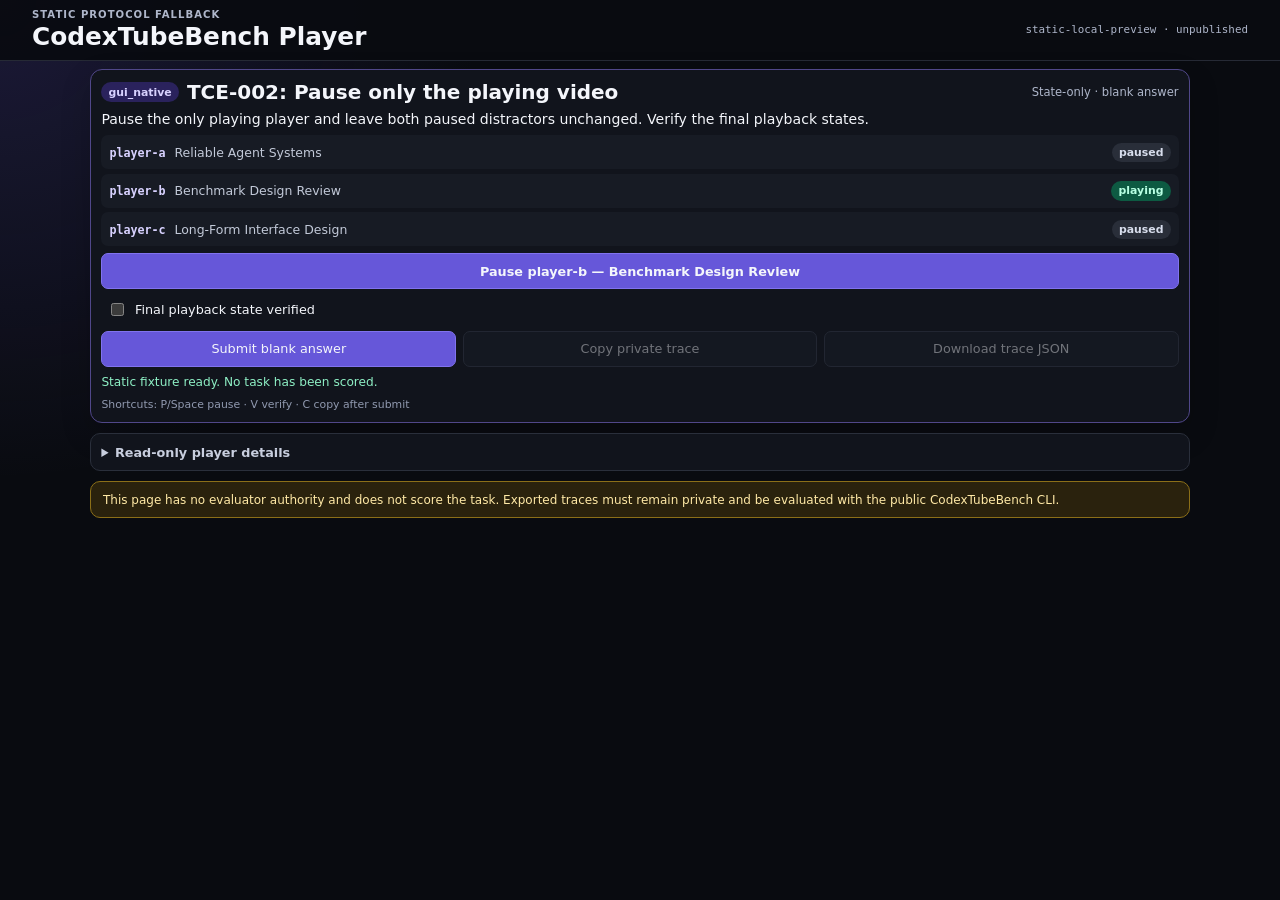
==== docs/static-fixture/index.html @ 8f87e843 "Version static fixture assets" ====
<!doctype html>
<html lang="en">
  <head>
    <meta charset="utf-8">
    <meta name="viewport" content="width=device-width, initial-scale=1">
    <meta name="codextubebench-static-fixture" content="TCE-002">
    <title>CodexTubeBench Static Fixture</title>
    <link rel="icon" href="data:,">
    <link rel="stylesheet" href="./styles.css?fixture=v0.2">
  </head>
  <body>
    <header>
      <div>
        <p class="eyebrow">Static protocol fallback</p>
        <h1>CodexTubeBench Player</h1>
      </div>
      <p id="deployment-meta" class="deployment-meta">Loading fixture…</p>
    </header>
    <main>
      <section
        id="task-cockpit"
        class="task-cockpit"
        data-testid="task-cockpit"
        data-initial-viewport-contract="390x600"
      >
        <div class="task-heading">
          <div>
            <p id="task-mode" class="pill"></p>
            <h2 id="task-title"></h2>
          </div>
          <p class="state-only">State-only · blank answer</p>
        </div>
        <p
          id="task-instruction"
          class="task-instruction"
          data-testid="task-instruction"
        ></p>

        <div
          id="player-state-list"
          class="player-state-list"
          data-testid="player-state-list"
          aria-label="Current playback states"
        ></div>

        <button
          id="pause-playing"
          class="primary task-action"
          data-testid="pause-playing"
          aria-keyshortcuts="P Space"
          disabled
        >
          Pause the playing player
        </button>

        <label
          class="verification"
          data-testid="final-state-verification-control"
        >
          <input
            id="final-state-verification"
            data-testid="final-state-verification"
            type="checkbox"
            aria-keyshortcuts="V"
          >
          Final playback state verified
        </label>

        <div class="submission-actions">
          <button
            id="submit-answer"
            class="primary"
            data-testid="submit-answer"
          >
            Submit blank answer
          </button>
          <button
            id="copy-trace"
            data-testid="copy-trace"
            aria-keyshortcuts="C"
            disabled
          >
            Copy private trace
          </button>
          <button
            id="download-trace"
            data-testid="download-trace"
            disabled
          >
            Download trace JSON
          </button>
        </div>

        <p
          id="status"
          class="status"
          data-testid="status"
          role="status"
        ></p>
        <p class="shortcut-help">Shortcuts: P/Space pause · V verify · C copy after submit</p>
      </section>

      <details class="details-panel">
        <summary>Read-only player details</summary>
        <div id="players" class="players"></div>
      </details>

      <aside class="notice">
        This page has no evaluator authority and does not score the task.
        Exported traces must remain private and be evaluated with the public
        CodexTubeBench CLI.
      </aside>
    </main>
    <script src="./app.js?fixture=v0.2"></script>
  </body>
</html>
---- docs/static-fixture/styles.css ----
:root {
  color-scheme: dark;
  font-family: Inter, ui-sans-serif, system-ui, -apple-system, BlinkMacSystemFont, "Segoe UI", sans-serif;
  background: #090b10;
  color: #f4f6fb;
}

* {
  box-sizing: border-box;
}

body {
  margin: 0;
  background:
    radial-gradient(circle at top left, rgba(108, 92, 231, 0.18), transparent 30rem),
    #090b10;
}

header {
  min-height: 52px;
  display: flex;
  justify-content: space-between;
  gap: 1rem;
  align-items: center;
  padding: 0.55rem clamp(0.75rem, 3vw, 2rem);
  border-bottom: 1px solid #262a35;
  background: rgba(9, 11, 16, 0.94);
}

h1, h2, h3, p {
  margin-top: 0;
}

h1 {
  margin-bottom: 0;
  font-size: clamp(1.1rem, 2.5vw, 1.55rem);
}

h2 {
  margin-bottom: 0;
  font-size: clamp(1rem, 2vw, 1.25rem);
}

main {
  width: min(1100px, calc(100% - 1rem));
  margin: 0.5rem auto 2rem;
}

.eyebrow {
  margin-bottom: 0.15rem;
  color: #aeb6ca;
  font-size: 0.63rem;
  font-weight: 700;
  letter-spacing: 0.1em;
  text-transform: uppercase;
}

.deployment-meta {
  max-width: 48vw;
  margin: 0;
  color: #aeb6ca;
  font-family: ui-monospace, SFMono-Regular, Menlo, monospace;
  font-size: 0.68rem;
  overflow: hidden;
  text-overflow: ellipsis;
  white-space: nowrap;
  text-align: right;
}

.task-cockpit {
  display: grid;
  gap: 0.42rem;
  padding: 0.65rem;
  border: 1px solid #504789;
  border-radius: 12px;
  background: #11141c;
  box-shadow: 0 12px 30px rgba(0, 0, 0, 0.18);
}

.task-heading {
  min-width: 0;
  display: flex;
  justify-content: space-between;
  gap: 0.75rem;
  align-items: center;
}

.task-heading > div {
  min-width: 0;
  display: flex;
  gap: 0.5rem;
  align-items: center;
}

.task-heading h2 {
  overflow: hidden;
  text-overflow: ellipsis;
  white-space: nowrap;
}

.state-only {
  flex: none;
  margin: 0;
  color: #aeb6ca;
  font-size: 0.72rem;
}

.pill {
  flex: none;
  margin: 0;
  padding: 0.22rem 0.45rem;
  border-radius: 999px;
  background: #2a225c;
  color: #d8d2ff;
  font-size: 0.68rem;
  font-weight: 700;
}

.task-instruction {
  margin: 0;
  color: #f4f6fb;
  font-size: 0.88rem;
  line-height: 1.25;
}

.player-state-list {
  display: grid;
  gap: 0.28rem;
}

.player-state-row {
  min-height: 34px;
  display: flex;
  justify-content: space-between;
  gap: 0.6rem;
  align-items: center;
  padding: 0.32rem 0.5rem;
  border-radius: 7px;
  background: #171b24;
}

.player-identity {
  min-width: 0;
  display: flex;
  gap: 0.55rem;
  align-items: baseline;
}

.player-identity strong {
  flex: none;
  color: #d8d2ff;
  font-family: ui-monospace, SFMono-Regular, Menlo, monospace;
  font-size: 0.73rem;
}

.player-identity span {
  overflow: hidden;
  color: #c2c9d8;
  font-size: 0.78rem;
  text-overflow: ellipsis;
  white-space: nowrap;
}

.state {
  flex: none;
  padding: 0.2rem 0.45rem;
  border-radius: 999px;
  background: #292e39;
  color: #d8deed;
  font-size: 0.68rem;
  font-weight: 700;
}

.state.playing {
  background: #0d5a42;
  color: #b8ffe3;
}

button {
  min-height: 36px;
  padding: 0.42rem 0.65rem;
  border: 1px solid #3a4151;
  border-radius: 7px;
  background: #191e28;
  color: #f4f6fb;
  font: inherit;
  font-size: 0.8rem;
  cursor: pointer;
}

button:hover:not(:disabled),
button:focus-visible {
  border-color: #8c7dff;
  background: #29214f;
}

button:disabled {
  cursor: not-allowed;
  opacity: 0.42;
}

.primary {
  background: #6657d9;
  border-color: #8173ee;
}

.task-action {
  width: 100%;
  font-weight: 700;
}

.verification {
  min-height: 28px;
  display: flex;
  gap: 0.5rem;
  align-items: center;
  padding: 0.2rem 0.35rem;
  font-size: 0.8rem;
}

.submission-actions {
  display: grid;
  grid-template-columns: repeat(3, minmax(0, 1fr));
  gap: 0.4rem;
}

.status {
  min-height: 1.15rem;
  margin: 0;
  font-size: 0.76rem;
  line-height: 1.15rem;
}

.status.success {
  color: #8ef0c5;
}

.status.error {
  color: #ff9ca4;
}

.shortcut-help {
  margin: 0;
  color: #919ab0;
  font-size: 0.68rem;
}

.details-panel {
  margin-top: 0.65rem;
  border: 1px solid #2a2f3b;
  border-radius: 10px;
  background: #11141c;
}

.details-panel summary {
  padding: 0.65rem;
  color: #c8cede;
  cursor: pointer;
  font-size: 0.8rem;
  font-weight: 700;
}

.players {
  display: grid;
  grid-template-columns: repeat(auto-fit, minmax(250px, 1fr));
  gap: 0.65rem;
  padding: 0 0.65rem 0.65rem;
}

.player {
  overflow: hidden;
  border: 1px solid #2a2f3b;
  border-radius: 12px;
  background: #11141c;
}

.screen {
  aspect-ratio: 16 / 7;
  display: grid;
  place-items: center;
  padding: 0.65rem;
  background:
    linear-gradient(135deg, rgba(97, 82, 210, 0.38), rgba(20, 23, 34, 0.8)),
    repeating-linear-gradient(90deg, transparent 0 64px, rgba(255, 255, 255, 0.025) 64px 65px);
  color: #b8c0d4;
  font-size: 0.78rem;
}

.player-heading {
  display: flex;
  justify-content: space-between;
  gap: 0.65rem;
  padding: 0.65rem 0.65rem 0;
}

.player-heading h3 {
  margin-bottom: 0;
  font-size: 0.9rem;
}

dl {
  display: grid;
  grid-template-columns: repeat(2, minmax(0, 1fr));
  gap: 0.4rem;
  padding: 0 0.65rem;
}

dl div {
  padding: 0.45rem;
  border-radius: 7px;
  background: #171b24;
}

dt {
  color: #919ab0;
  font-size: 0.62rem;
  text-transform: uppercase;
}

dd {
  margin: 0.15rem 0 0;
  font-family: ui-monospace, SFMono-Regular, Menlo, monospace;
  font-size: 0.72rem;
}

.notice {
  margin-top: 0.65rem;
  padding: 0.65rem 0.75rem;
  border: 1px solid #8b6f18;
  border-radius: 10px;
  background: #2a220d;
  color: #ffe9a6;
  font-size: 0.75rem;
}

@media (max-width: 600px) {
  header {
    min-height: 46px;
    padding: 0.4rem 0.55rem;
  }

  .deployment-meta,
  .state-only,
  .shortcut-help {
    display: none;
  }

  main {
    width: calc(100% - 0.5rem);
    margin-top: 0.25rem;
  }

  .task-cockpit {
    gap: 0.32rem;
    padding: 0.45rem;
    border-radius: 9px;
  }

  .task-heading > div {
    display: grid;
    grid-template-columns: auto minmax(0, 1fr);
  }

  .task-instruction {
    font-size: 0.8rem;
  }

  .player-state-row {
    min-height: 31px;
    padding: 0.25rem 0.42rem;
  }

  .submission-actions {
    gap: 0.3rem;
  }

  button {
    min-height: 34px;
    padding: 0.35rem 0.3rem;
    font-size: 0.72rem;
  }

  .status {
    font-size: 0.7rem;
  }
}

@media (max-height: 620px) {
  .eyebrow {
    display: none;
  }

  header {
    min-height: 42px;
  }

  .task-cockpit {
    gap: 0.3rem;
    padding-top: 0.4rem;
    padding-bottom: 0.4rem;
  }

  .task-instruction {
    line-height: 1.15;
  }

  .player-state-row {
    min-height: 29px;
  }

  .verification {
    min-height: 25px;
  }
}
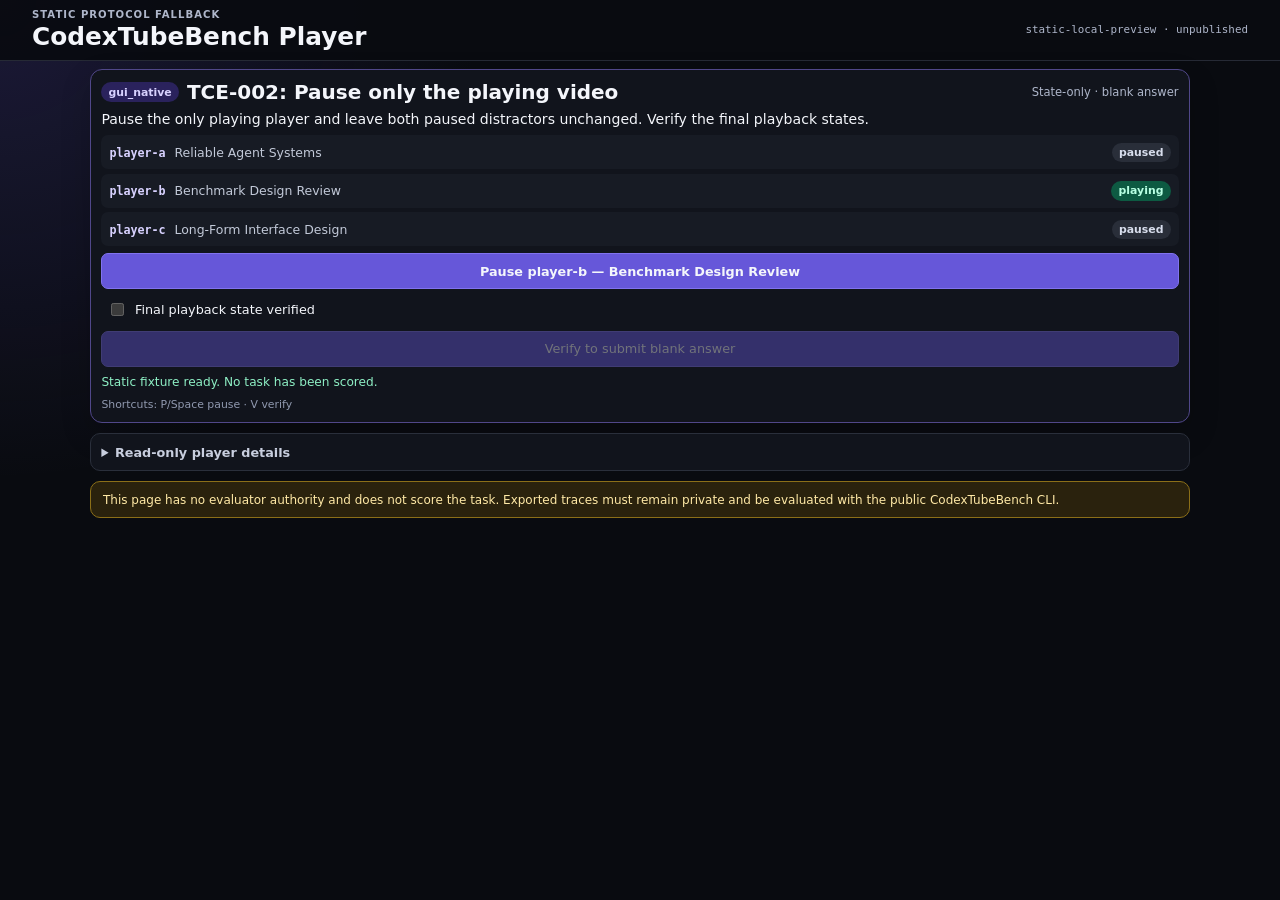
==== commit b0028179: "Add robust static trace handoff" ====
--- a/docs/static-fixture/index.html
+++ b/docs/static-fixture/index.html
@@ -6,7 +6,7 @@
     <meta name="codextubebench-static-fixture" content="TCE-002">
     <title>CodexTubeBench Static Fixture</title>
     <link rel="icon" href="data:,">
-    <link rel="stylesheet" href="./styles.css?fixture=v0.2">
+    <link rel="stylesheet" href="./styles.css?fixture=v0.3">
   </head>
   <body>
     <header>
@@ -62,32 +62,19 @@
             data-testid="final-state-verification"
             type="checkbox"
             aria-keyshortcuts="V"
+            disabled
           >
           Final playback state verified
         </label>
 
-        <div class="submission-actions">
+        <div class="submission-actions task-phase-control">
           <button
             id="submit-answer"
             class="primary"
             data-testid="submit-answer"
-          >
-            Submit blank answer
-          </button>
-          <button
-            id="copy-trace"
-            data-testid="copy-trace"
-            aria-keyshortcuts="C"
             disabled
           >
-            Copy private trace
-          </button>
-          <button
-            id="download-trace"
-            data-testid="download-trace"
-            disabled
-          >
-            Download trace JSON
+            Verify to submit blank answer
           </button>
         </div>
 
@@ -97,7 +84,75 @@
           data-testid="status"
           role="status"
         ></p>
-        <p class="shortcut-help">Shortcuts: P/Space pause · V verify · C copy after submit</p>
+        <p class="shortcut-help task-phase-control">Shortcuts: P/Space pause · V verify</p>
+
+        <section
+          id="trace-handoff"
+          class="trace-handoff"
+          data-testid="trace-handoff"
+          aria-labelledby="trace-handoff-title"
+          hidden
+        >
+          <div class="handoff-heading">
+            <div>
+              <p class="eyebrow">Manual trace handoff</p>
+              <h2 id="trace-handoff-title">Trace JSON</h2>
+            </div>
+            <span class="ready-pill" data-testid="trace-ready">Ready</span>
+          </div>
+
+          <div
+            id="result-summary"
+            class="result-summary"
+            data-testid="result-summary"
+            aria-label="Result summary"
+          >
+            <div><span>Task</span><strong id="summary-task-id" data-testid="summary-task-id"></strong></div>
+            <div><span>Fixture revision</span><strong id="summary-fixture-revision" data-testid="summary-fixture-revision"></strong></div>
+            <div><span>Initial states</span><strong id="summary-initial-states" data-testid="summary-initial-states"></strong></div>
+            <div><span>Final states</span><strong id="summary-final-states" data-testid="summary-final-states"></strong></div>
+            <div><span>Action</span><strong id="summary-action" data-testid="summary-action"></strong></div>
+            <div><span>Verified</span><strong id="summary-verification" data-testid="summary-verification"></strong></div>
+            <div><span>Timestamp</span><strong id="summary-timestamp" data-testid="summary-timestamp"></strong></div>
+            <div><span>Trace ID</span><strong id="summary-trace-id" data-testid="summary-trace-id"></strong></div>
+          </div>
+
+          <label class="trace-label" for="trace-json">Complete private trace</label>
+          <textarea
+            id="trace-json"
+            data-testid="trace-json"
+            readonly
+            spellcheck="false"
+            aria-describedby="trace-instruction"
+          ></textarea>
+
+          <div class="trace-actions">
+            <button
+              id="select-trace"
+              class="primary"
+              data-testid="select-trace"
+            >
+              Select trace text
+            </button>
+            <button
+              id="copy-trace"
+              data-testid="copy-trace"
+              aria-keyshortcuts="C"
+            >
+              Copy trace
+            </button>
+            <button
+              id="download-trace"
+              data-testid="download-trace"
+            >
+              Download trace
+            </button>
+          </div>
+
+          <p id="trace-instruction" class="trace-instruction" data-testid="trace-instruction">
+            If copy/download is blocked, manually select the Trace JSON text and paste it into the lab trace file.
+          </p>
+        </section>
       </section>
 
       <details class="details-panel">
@@ -111,6 +166,7 @@
         CodexTubeBench CLI.
       </aside>
     </main>
-    <script src="./app.js?fixture=v0.2"></script>
+    <script src="./trace-handoff.js?fixture=v0.3"></script>
+    <script src="./app.js?fixture=v0.3"></script>
   </body>
 </html>
--- a/docs/static-fixture/styles.css
+++ b/docs/static-fixture/styles.css
@@ -7,6 +7,10 @@
 
 * {
   box-sizing: border-box;
+}
+
+[hidden] {
+  display: none !important;
 }
 
 body {
@@ -220,29 +224,141 @@
 
 .submission-actions {
   display: grid;
+  grid-template-columns: minmax(0, 1fr);
+  gap: 0.4rem;
+}
+
+.status {
+  min-height: 1.15rem;
+  margin: 0;
+  font-size: 0.76rem;
+  line-height: 1.15rem;
+}
+
+.status.success {
+  color: #8ef0c5;
+}
+
+.status.error {
+  color: #ff9ca4;
+}
+
+.shortcut-help {
+  margin: 0;
+  color: #919ab0;
+  font-size: 0.68rem;
+}
+
+.trace-handoff {
+  display: grid;
+  gap: 0.42rem;
+}
+
+.handoff-heading {
+  display: flex;
+  justify-content: space-between;
+  gap: 0.75rem;
+  align-items: center;
+}
+
+.handoff-heading p,
+.handoff-heading h2 {
+  margin-bottom: 0;
+}
+
+.ready-pill {
+  padding: 0.2rem 0.45rem;
+  border-radius: 999px;
+  background: #0d5a42;
+  color: #b8ffe3;
+  font-size: 0.68rem;
+  font-weight: 700;
+}
+
+.result-summary {
+  display: grid;
+  grid-template-columns: repeat(4, minmax(0, 1fr));
+  gap: 0.32rem;
+}
+
+.result-summary div {
+  min-width: 0;
+  padding: 0.36rem 0.45rem;
+  border-radius: 7px;
+  background: #171b24;
+}
+
+.result-summary span,
+.trace-label {
+  display: block;
+  color: #919ab0;
+  font-size: 0.61rem;
+  font-weight: 700;
+  letter-spacing: 0.04em;
+  text-transform: uppercase;
+}
+
+.result-summary strong {
+  display: block;
+  margin-top: 0.12rem;
+  overflow: hidden;
+  color: #e5e9f5;
+  font-family: ui-monospace, SFMono-Regular, Menlo, monospace;
+  font-size: 0.68rem;
+  font-weight: 600;
+  text-overflow: ellipsis;
+  white-space: nowrap;
+}
+
+.trace-label {
+  margin-top: 0.05rem;
+}
+
+#trace-json {
+  width: 100%;
+  min-height: 155px;
+  resize: none;
+  padding: 0.5rem;
+  border: 1px solid #3a4151;
+  border-radius: 7px;
+  background: #090b10;
+  color: #dfe5f2;
+  font-family: ui-monospace, SFMono-Regular, Menlo, monospace;
+  font-size: 0.66rem;
+  line-height: 1.25;
+}
+
+#trace-json:focus {
+  border-color: #8c7dff;
+  outline: 2px solid rgba(140, 125, 255, 0.28);
+}
+
+.trace-actions {
+  display: grid;
   grid-template-columns: repeat(3, minmax(0, 1fr));
   gap: 0.4rem;
 }
 
-.status {
-  min-height: 1.15rem;
-  margin: 0;
-  font-size: 0.76rem;
-  line-height: 1.15rem;
-}
-
-.status.success {
-  color: #8ef0c5;
-}
-
-.status.error {
-  color: #ff9ca4;
-}
-
-.shortcut-help {
-  margin: 0;
-  color: #919ab0;
-  font-size: 0.68rem;
+.trace-instruction {
+  margin: 0;
+  color: #ffe9a6;
+  font-size: 0.7rem;
+  line-height: 1.25;
+}
+
+body[data-phase="completed"] .task-heading,
+body[data-phase="completed"] #task-instruction,
+body[data-phase="completed"] #player-state-list,
+body[data-phase="completed"] #pause-playing,
+body[data-phase="completed"] .verification,
+body[data-phase="completed"] .task-phase-control,
+body[data-phase="completed"] .details-panel,
+body[data-phase="completed"] .notice {
+  display: none;
+}
+
+body[data-phase="completed"] .task-cockpit {
+  border-color: #256b55;
 }
 
 .details-panel {
@@ -374,6 +490,33 @@
     gap: 0.3rem;
   }
 
+  .result-summary {
+    grid-template-columns: repeat(2, minmax(0, 1fr));
+    gap: 0.25rem;
+  }
+
+  .result-summary div {
+    padding: 0.28rem 0.35rem;
+  }
+
+  .result-summary strong {
+    font-size: 0.63rem;
+  }
+
+  #trace-json {
+    min-height: 128px;
+    padding: 0.4rem;
+    font-size: 0.59rem;
+  }
+
+  .trace-actions {
+    gap: 0.3rem;
+  }
+
+  .trace-instruction {
+    font-size: 0.64rem;
+  }
+
   button {
     min-height: 34px;
     padding: 0.35rem 0.3rem;
@@ -411,4 +554,21 @@
   .verification {
     min-height: 25px;
   }
-}
+
+  body[data-phase="completed"] main {
+    margin-top: 0.2rem;
+  }
+
+  body[data-phase="completed"] .task-cockpit {
+    gap: 0.26rem;
+    padding: 0.38rem;
+  }
+
+  body[data-phase="completed"] .trace-handoff {
+    gap: 0.26rem;
+  }
+
+  body[data-phase="completed"] #trace-json {
+    min-height: 122px;
+  }
+}
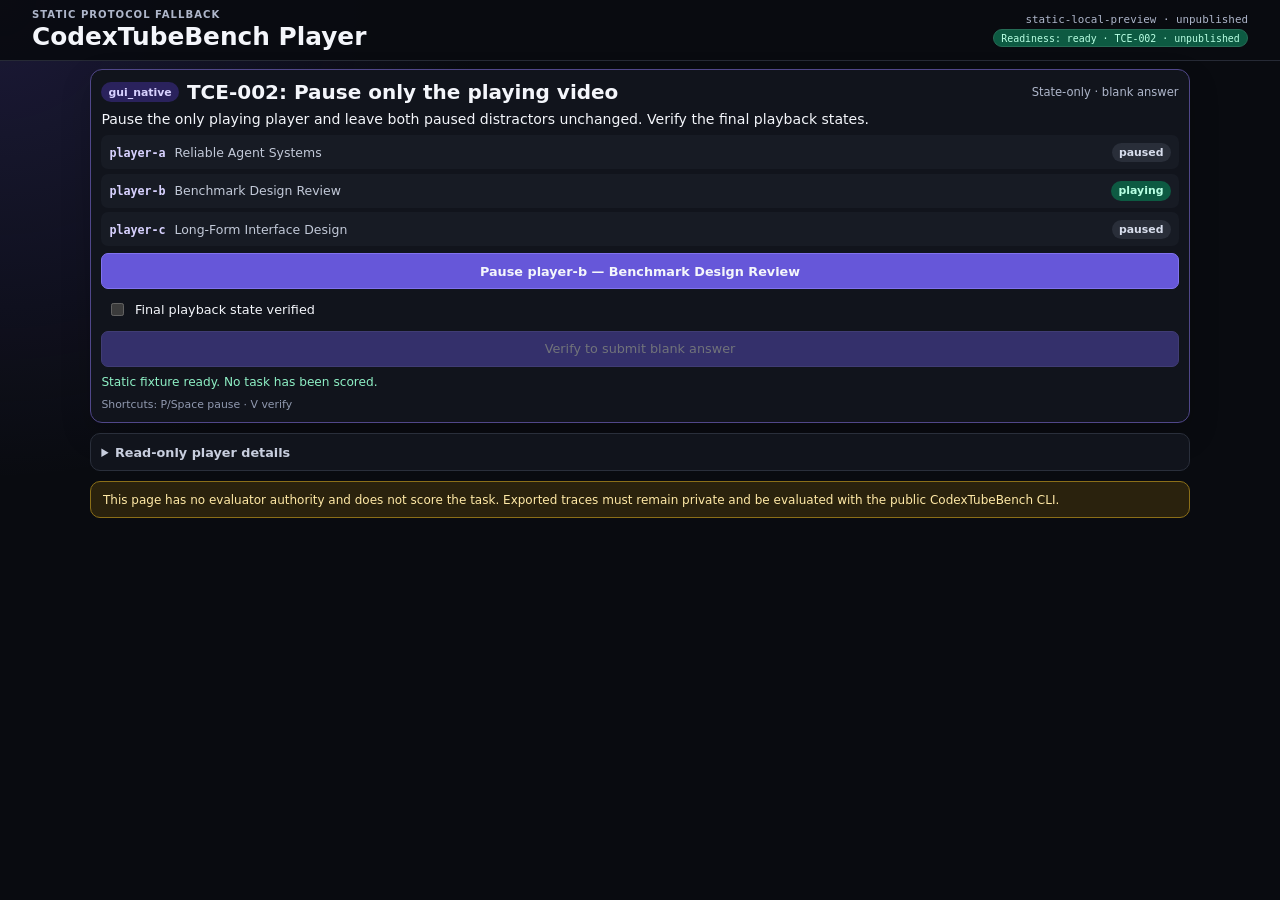
==== commit 902d4b86: "Add static fixture readiness contract" ====
--- a/docs/static-fixture/index.html
+++ b/docs/static-fixture/index.html
@@ -6,7 +6,7 @@
     <meta name="codextubebench-static-fixture" content="TCE-002">
     <title>CodexTubeBench Static Fixture</title>
     <link rel="icon" href="data:,">
-    <link rel="stylesheet" href="./styles.css?fixture=v0.3">
+    <link rel="stylesheet" href="./styles.css?fixture=v0.3-ready">
   </head>
   <body>
     <header>
@@ -14,8 +14,27 @@
         <p class="eyebrow">Static protocol fallback</p>
         <h1>CodexTubeBench Player</h1>
       </div>
-      <p id="deployment-meta" class="deployment-meta">Loading fixture…</p>
+      <div class="runtime-meta" aria-label="Static fixture runtime status">
+        <p id="deployment-meta" class="deployment-meta">Loading fixture…</p>
+        <p
+          id="fixture-ready"
+          class="fixture-ready"
+          data-testid="fixture-ready"
+          data-ready="false"
+          data-fixture-id="codextubebench-static-tce-002"
+          data-fixture-version="codextubebench-static-fixture.v0.3"
+          data-task-id="TCE-002"
+          aria-live="polite"
+        >
+          Readiness: initializing
+        </p>
+      </div>
     </header>
+    <script
+      id="fixture-readiness-state"
+      data-testid="fixture-readiness-state"
+      type="application/json"
+    >{"ready":false}</script>
     <main>
       <section
         id="task-cockpit"
@@ -166,7 +185,7 @@
         CodexTubeBench CLI.
       </aside>
     </main>
-    <script src="./trace-handoff.js?fixture=v0.3"></script>
-    <script src="./app.js?fixture=v0.3"></script>
+    <script src="./trace-handoff.js?fixture=v0.3-ready"></script>
+    <script src="./app.js?fixture=v0.3-ready"></script>
   </body>
 </html>
--- a/docs/static-fixture/styles.css
+++ b/docs/static-fixture/styles.css
@@ -69,6 +69,34 @@
   text-overflow: ellipsis;
   white-space: nowrap;
   text-align: right;
+}
+
+.runtime-meta {
+  min-width: 0;
+  display: grid;
+  justify-items: end;
+  gap: 0.2rem;
+}
+
+.fixture-ready {
+  max-width: 50vw;
+  margin: 0;
+  padding: 0.18rem 0.45rem;
+  border: 1px solid #594c9f;
+  border-radius: 999px;
+  background: #171b24;
+  color: #cfd6e6;
+  font-family: ui-monospace, SFMono-Regular, Menlo, monospace;
+  font-size: 0.62rem;
+  overflow: hidden;
+  text-overflow: ellipsis;
+  white-space: nowrap;
+}
+
+.fixture-ready[data-ready="true"] {
+  border-color: #256b55;
+  background: #0d5a42;
+  color: #b8ffe3;
 }
 
 .task-cockpit {
@@ -461,6 +489,16 @@
     display: none;
   }
 
+  .runtime-meta {
+    max-width: 42vw;
+  }
+
+  .fixture-ready {
+    max-width: 42vw;
+    padding: 0.15rem 0.35rem;
+    font-size: 0.56rem;
+  }
+
   main {
     width: calc(100% - 0.5rem);
     margin-top: 0.25rem;
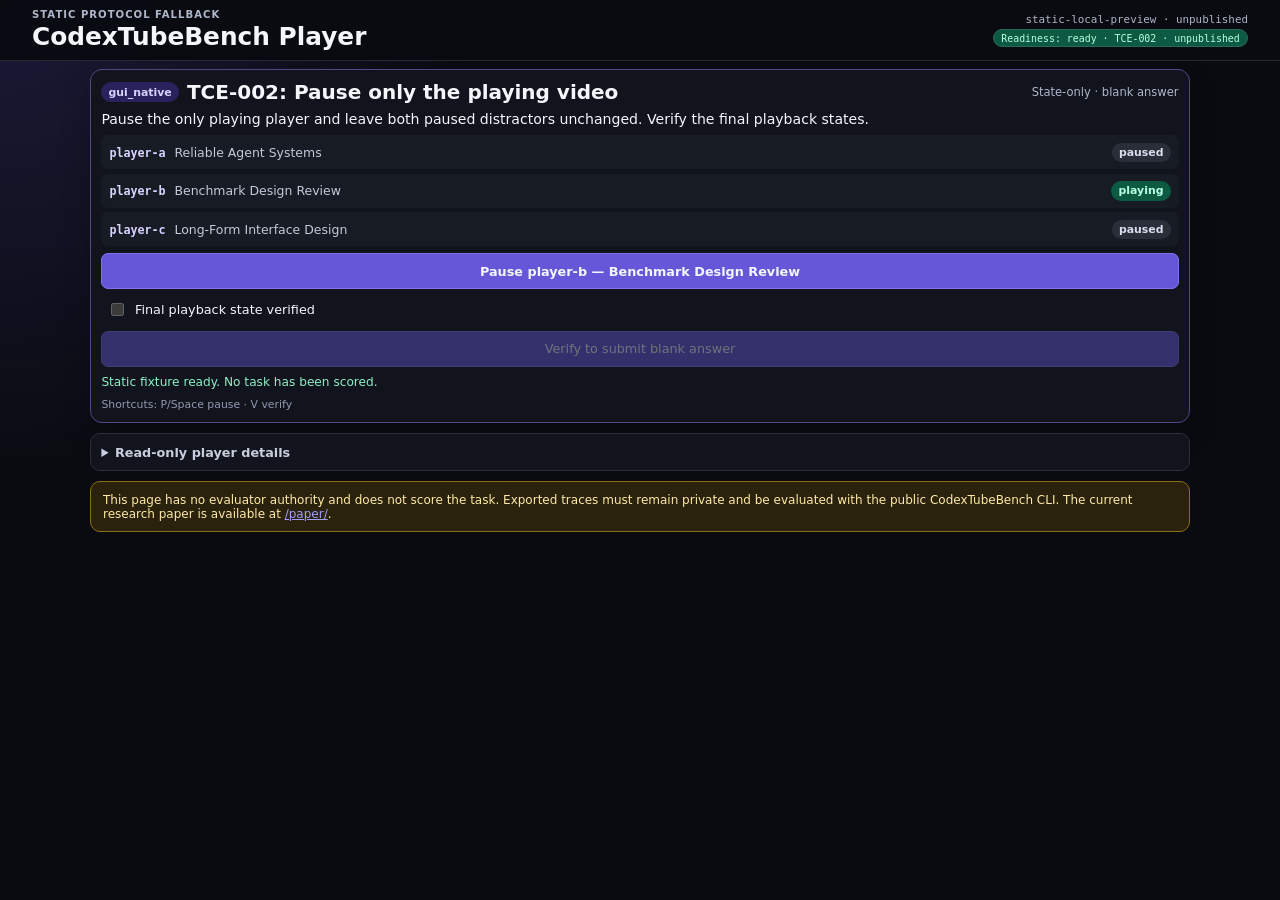
==== commit 607e2278: "Publish research paper endpoint" ====
--- a/docs/static-fixture/index.html
+++ b/docs/static-fixture/index.html
@@ -36,6 +36,49 @@
       type="application/json"
     >{"ready":false}</script>
     <main>
+      <section
+        id="controller-probe"
+        class="controller-probe"
+        data-testid="controller-probe"
+        data-ready="false"
+        data-task-id="TCE-002"
+        data-fixture-id="codextubebench-static-tce-002"
+        data-fixture-version="codextubebench-static-fixture.v0.3"
+        data-readiness-contract-version="codextubebench-static-readiness.v0.1"
+        data-deployed-revision=""
+        aria-label="Controller readiness probe"
+      >
+        <p
+          id="controller-probe-ready-text"
+          class="controller-probe-ready-text"
+          data-testid="controller-probe-ready-text"
+        >
+          CODEXTUBEBENCH STATIC INITIALIZING
+        </p>
+        <div class="controller-probe-grid">
+          <div>
+            <span>Task</span>
+            <strong id="controller-probe-task-id" data-testid="controller-probe-task-id">TCE-002</strong>
+          </div>
+          <div>
+            <span>Revision</span>
+            <strong id="controller-probe-revision" data-testid="controller-probe-revision">loading</strong>
+          </div>
+          <div>
+            <span>Controls</span>
+            <strong id="controller-probe-controls-present" data-testid="controller-probe-controls-present">pending</strong>
+          </div>
+          <div>
+            <span>Trace textarea</span>
+            <strong id="controller-probe-trace-present" data-testid="controller-probe-trace-present">pending</strong>
+          </div>
+        </div>
+        <a
+          href="./index.html"
+          data-testid="controller-probe-main-link"
+        >Open full fixture</a>
+      </section>
+
       <section
         id="task-cockpit"
         class="task-cockpit"
@@ -182,7 +225,8 @@
       <aside class="notice">
         This page has no evaluator authority and does not score the task.
         Exported traces must remain private and be evaluated with the public
-        CodexTubeBench CLI.
+        CodexTubeBench CLI. The current research paper is available at
+        <a href="./paper/" data-testid="research-paper-link">/paper/</a>.
       </aside>
     </main>
     <script src="./trace-handoff.js?fixture=v0.3-ready"></script>
--- a/docs/static-fixture/styles.css
+++ b/docs/static-fixture/styles.css
@@ -48,6 +48,70 @@
 main {
   width: min(1100px, calc(100% - 1rem));
   margin: 0.5rem auto 2rem;
+}
+
+.controller-probe {
+  display: none;
+  gap: 0.42rem;
+  margin-bottom: 0.5rem;
+  padding: 0.6rem;
+  border: 1px solid #256b55;
+  border-radius: 10px;
+  background: #0d1f1a;
+}
+
+body[data-controller-probe="true"] .controller-probe {
+  display: grid;
+}
+
+.controller-probe-ready-text {
+  margin: 0;
+  color: #b8ffe3;
+  font-family: ui-monospace, SFMono-Regular, Menlo, monospace;
+  font-size: 0.82rem;
+  font-weight: 700;
+}
+
+.controller-probe-grid {
+  display: grid;
+  grid-template-columns: repeat(4, minmax(0, 1fr));
+  gap: 0.3rem;
+}
+
+.controller-probe-grid div {
+  min-width: 0;
+  padding: 0.35rem;
+  border-radius: 7px;
+  background: #11141c;
+}
+
+.controller-probe-grid span {
+  display: block;
+  color: #919ab0;
+  font-size: 0.6rem;
+  font-weight: 700;
+  text-transform: uppercase;
+}
+
+.controller-probe-grid strong {
+  display: block;
+  margin-top: 0.1rem;
+  overflow: hidden;
+  color: #e5e9f5;
+  font-family: ui-monospace, SFMono-Regular, Menlo, monospace;
+  font-size: 0.68rem;
+  text-overflow: ellipsis;
+  white-space: nowrap;
+}
+
+.controller-probe a {
+  color: #b8ffe3;
+  font-size: 0.72rem;
+}
+
+body[data-controller-probe="true"] .details-panel,
+body[data-controller-probe="true"] .notice {
+  display: none;
 }
 
 .eyebrow {
@@ -504,6 +568,16 @@
     margin-top: 0.25rem;
   }
 
+  .controller-probe {
+    margin-bottom: 0.35rem;
+    padding: 0.45rem;
+  }
+
+  .controller-probe-grid {
+    grid-template-columns: repeat(2, minmax(0, 1fr));
+    gap: 0.25rem;
+  }
+
   .task-cockpit {
     gap: 0.32rem;
     padding: 0.45rem;
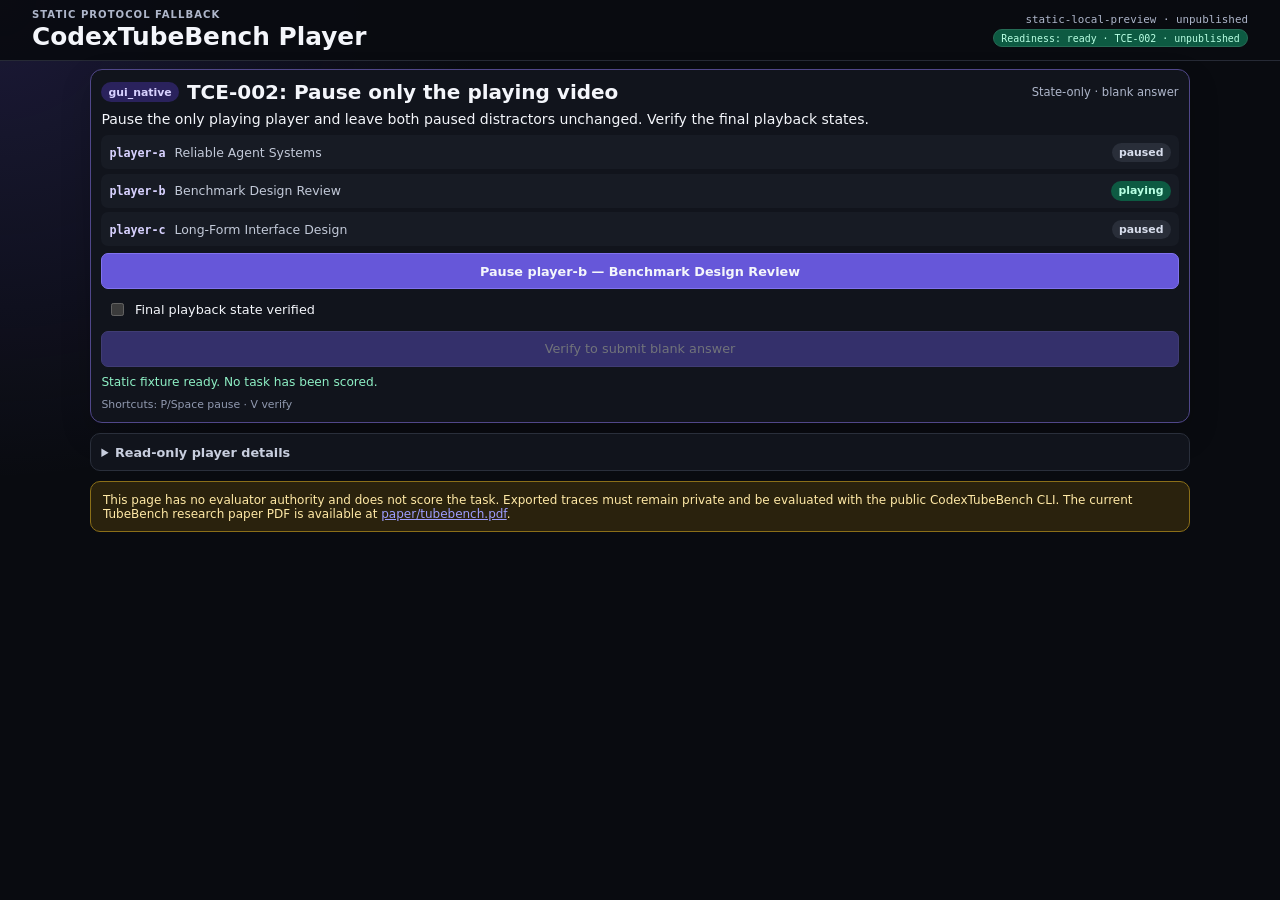
==== commit fd575c00: "Publish TubeBench PDF endpoint" ====
--- a/docs/static-fixture/index.html
+++ b/docs/static-fixture/index.html
@@ -225,8 +225,9 @@
       <aside class="notice">
         This page has no evaluator authority and does not score the task.
         Exported traces must remain private and be evaluated with the public
-        CodexTubeBench CLI. The current research paper is available at
-        <a href="./paper/" data-testid="research-paper-link">/paper/</a>.
+        CodexTubeBench CLI. The current TubeBench research paper PDF is
+        available at
+        <a href="./paper/tubebench.pdf" data-testid="research-paper-link">paper/tubebench.pdf</a>.
       </aside>
     </main>
     <script src="./trace-handoff.js?fixture=v0.3-ready"></script>
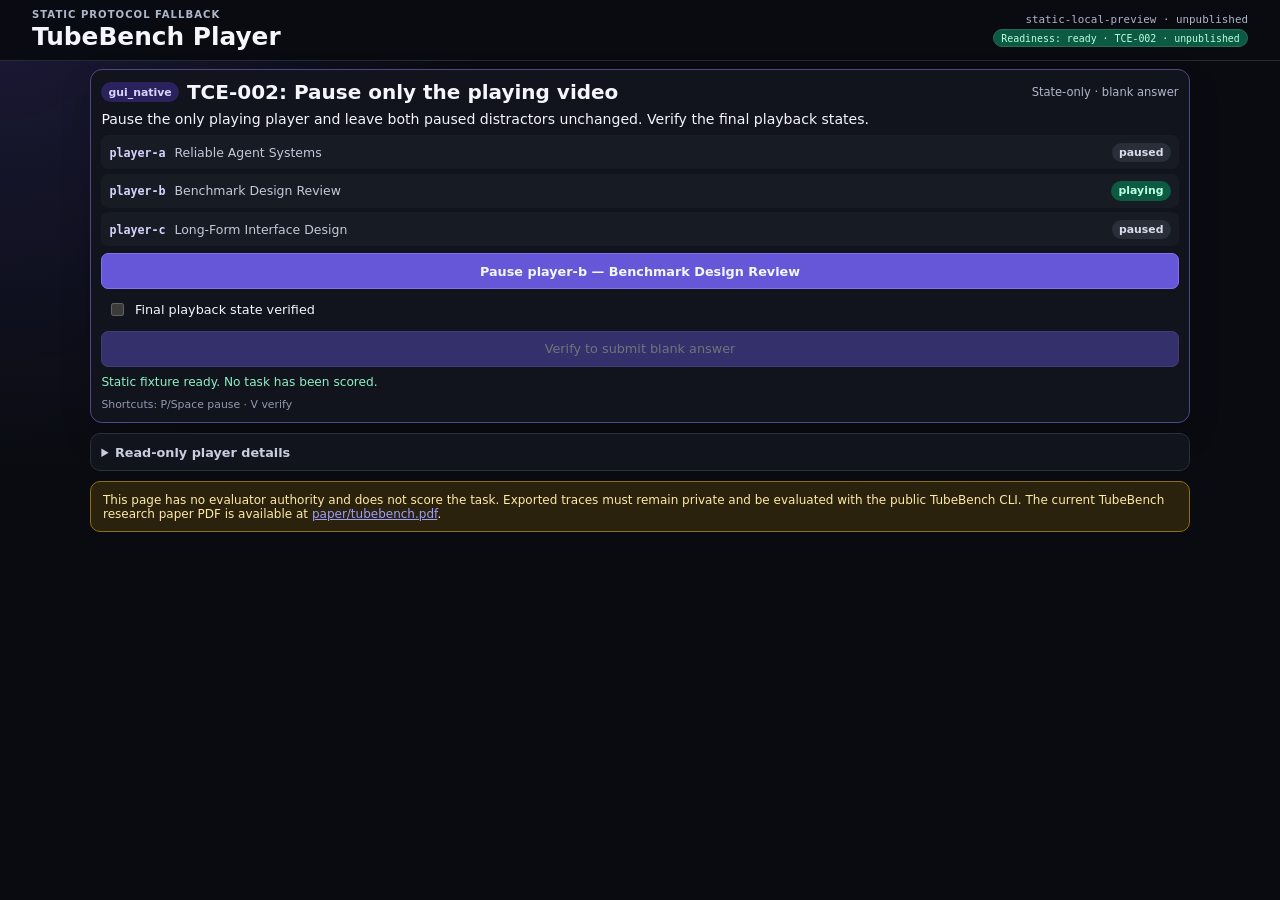
==== commit 07c15553: "Align TubeBench branding and prune archive docs" ====
--- a/docs/static-fixture/index.html
+++ b/docs/static-fixture/index.html
@@ -4,7 +4,7 @@
     <meta charset="utf-8">
     <meta name="viewport" content="width=device-width, initial-scale=1">
     <meta name="codextubebench-static-fixture" content="TCE-002">
-    <title>CodexTubeBench Static Fixture</title>
+    <title>TubeBench Static Fixture</title>
     <link rel="icon" href="data:,">
     <link rel="stylesheet" href="./styles.css?fixture=v0.3-ready">
   </head>
@@ -12,7 +12,7 @@
     <header>
       <div>
         <p class="eyebrow">Static protocol fallback</p>
-        <h1>CodexTubeBench Player</h1>
+        <h1>TubeBench Player</h1>
       </div>
       <div class="runtime-meta" aria-label="Static fixture runtime status">
         <p id="deployment-meta" class="deployment-meta">Loading fixture…</p>
@@ -225,7 +225,7 @@
       <aside class="notice">
         This page has no evaluator authority and does not score the task.
         Exported traces must remain private and be evaluated with the public
-        CodexTubeBench CLI. The current TubeBench research paper PDF is
+        TubeBench CLI. The current TubeBench research paper PDF is
         available at
         <a href="./paper/tubebench.pdf" data-testid="research-paper-link">paper/tubebench.pdf</a>.
       </aside>
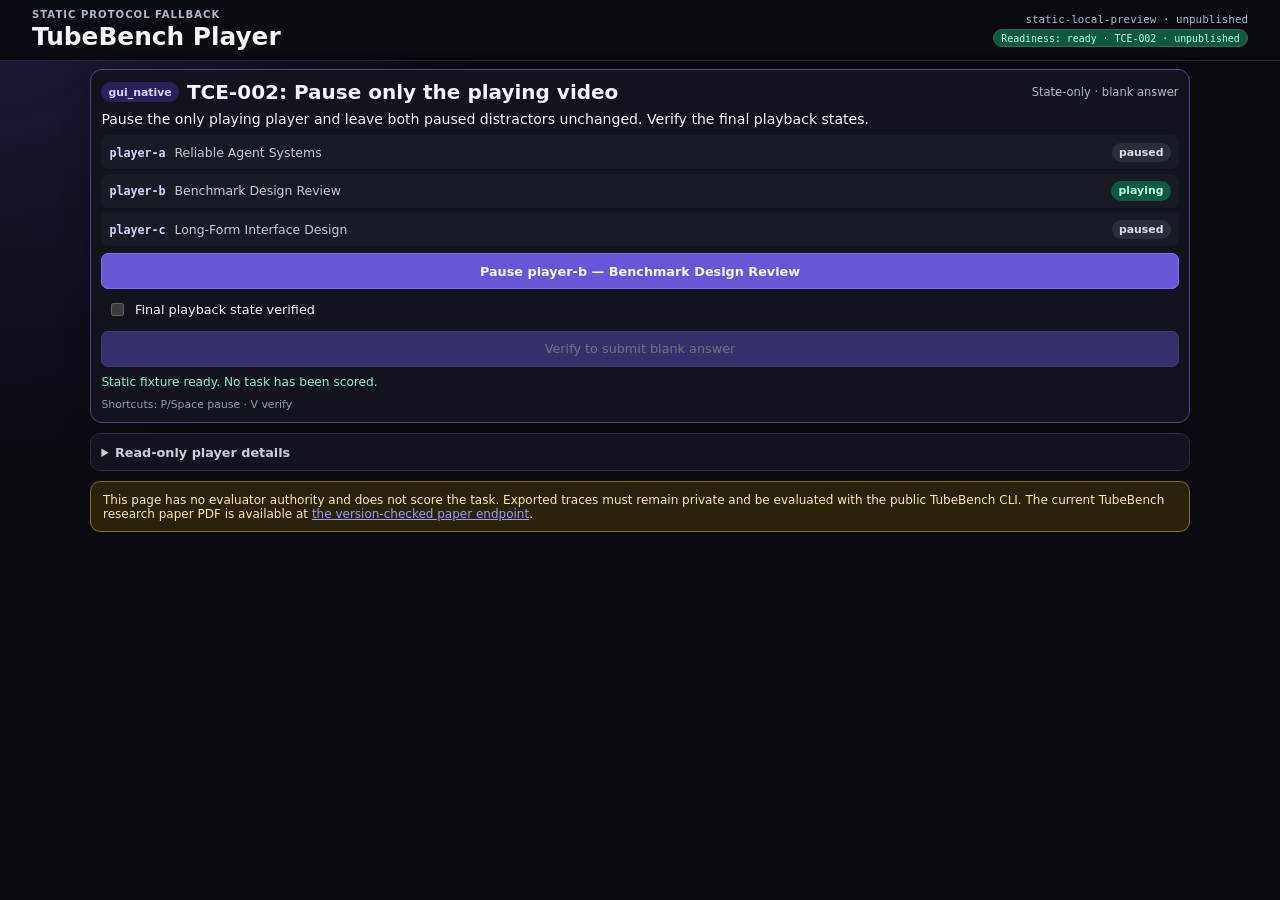
==== commit 99a9147a: "Prevent stale paper redirects" ====
--- a/docs/static-fixture/index.html
+++ b/docs/static-fixture/index.html
@@ -227,7 +227,7 @@
         Exported traces must remain private and be evaluated with the public
         TubeBench CLI. The current TubeBench research paper PDF is
         available at
-        <a href="./paper/tubebench.pdf" data-testid="research-paper-link">paper/tubebench.pdf</a>.
+        <a href="./paper/" data-testid="research-paper-link">the version-checked paper endpoint</a>.
       </aside>
     </main>
     <script src="./trace-handoff.js?fixture=v0.3-ready"></script>
